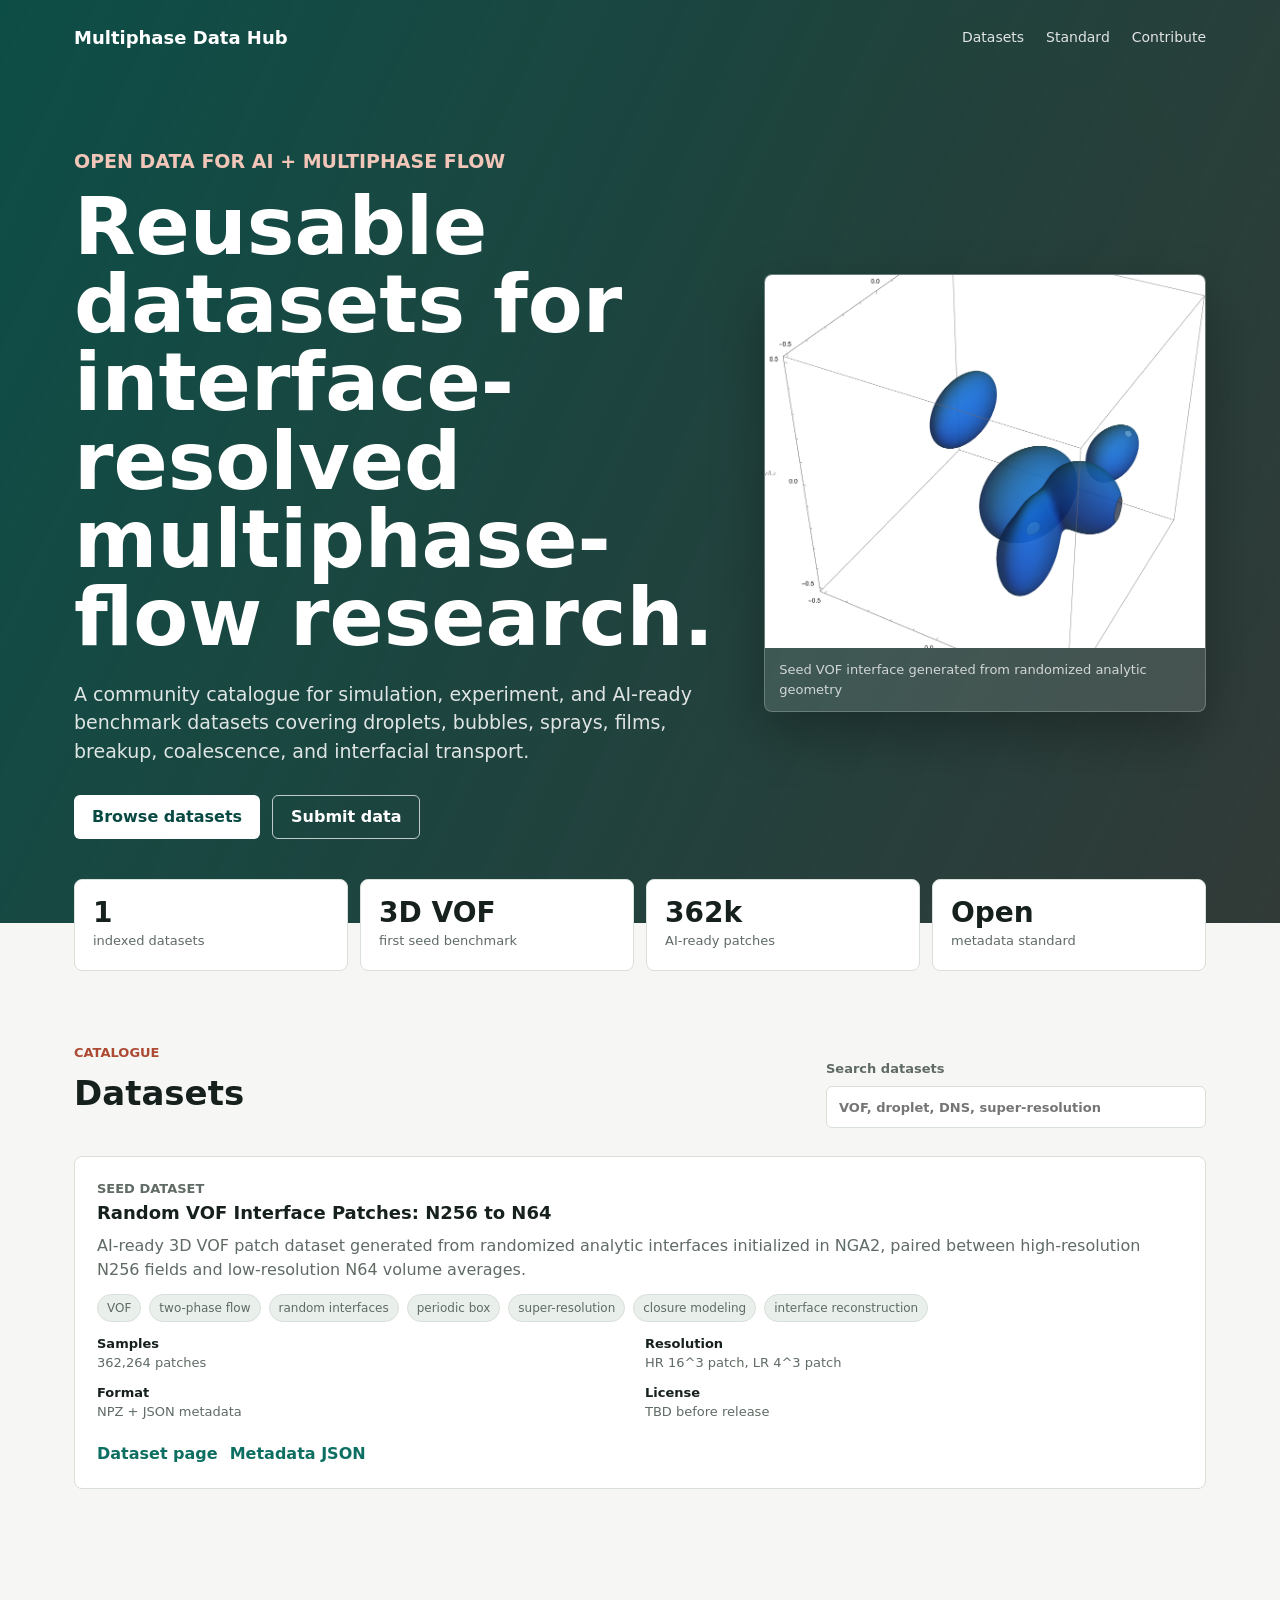
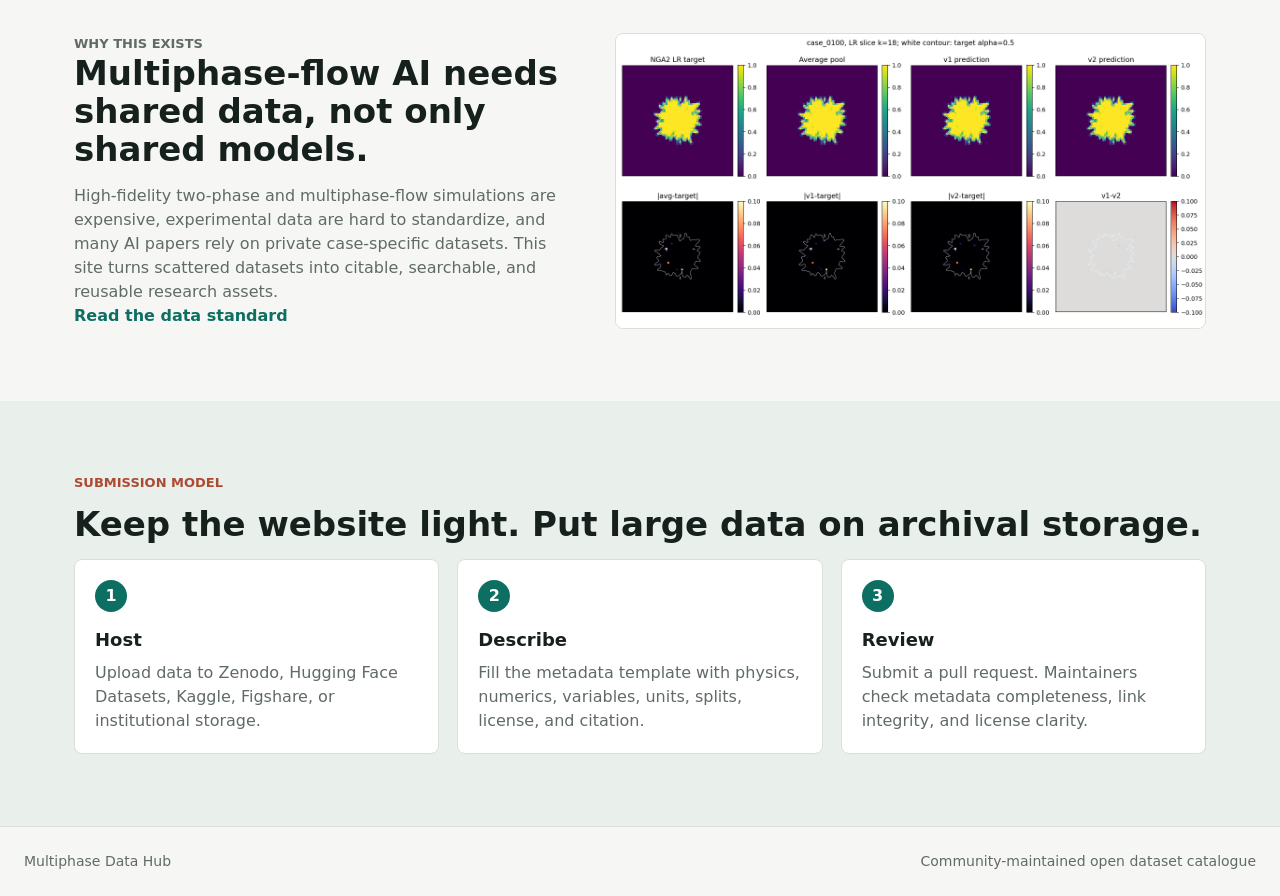
==== website/index.html @ 5bab216d "Initial multiphase data hub website" ====
<!doctype html>
<html lang="en">
  <head>
    <meta charset="utf-8" />
    <meta name="viewport" content="width=device-width, initial-scale=1" />
    <meta
      name="description"
      content="Open catalogue for multiphase-flow datasets for AI, CFD, and experimental research."
    />
    <title>Multiphase Data Hub</title>
    <link rel="stylesheet" href="styles.css" />
  </head>
  <body>
    <header class="site-header">
      <nav class="nav" aria-label="Primary navigation">
        <a class="brand" href="index.html">Multiphase Data Hub</a>
        <div class="nav-links">
          <a href="index.html#datasets">Datasets</a>
          <a href="standard.html">Standard</a>
          <a href="contribute.html">Contribute</a>
        </div>
      </nav>

      <section class="hero">
        <div class="hero-copy">
          <p class="eyebrow">Open data for AI + multiphase flow</p>
          <h1>Reusable datasets for interface-resolved multiphase-flow research.</h1>
          <p>
            A community catalogue for simulation, experiment, and AI-ready
            benchmark datasets covering droplets, bubbles, sprays, films,
            breakup, coalescence, and interfacial transport.
          </p>
          <div class="hero-actions">
            <a class="button primary" href="#datasets">Browse datasets</a>
            <a class="button secondary" href="contribute.html">Submit data</a>
          </div>
        </div>

        <figure class="hero-visual">
          <img src="assets/interface_preview.png" alt="Random multiphase interface preview" />
          <figcaption>Seed VOF interface generated from randomized analytic geometry</figcaption>
        </figure>
      </section>
    </header>

    <main>
      <section class="metrics-strip" aria-label="Project summary">
        <div>
          <strong id="dataset-count">1</strong>
          <span>indexed datasets</span>
        </div>
        <div>
          <strong>3D VOF</strong>
          <span>first seed benchmark</span>
        </div>
        <div>
          <strong>362k</strong>
          <span>AI-ready patches</span>
        </div>
        <div>
          <strong>Open</strong>
          <span>metadata standard</span>
        </div>
      </section>

      <section id="datasets" class="section">
        <div class="section-heading">
          <div>
            <p class="eyebrow">Catalogue</p>
            <h2>Datasets</h2>
          </div>
          <label class="search">
            <span>Search datasets</span>
            <input
              id="dataset-search"
              type="search"
              placeholder="VOF, droplet, DNS, super-resolution"
            />
          </label>
        </div>
        <div class="dataset-grid" id="dataset-grid"></div>
      </section>

      <section class="section split">
        <div>
          <p class="eyebrow">Why this exists</p>
          <h2>Multiphase-flow AI needs shared data, not only shared models.</h2>
          <p>
            High-fidelity two-phase and multiphase-flow simulations are expensive,
            experimental data are hard to standardize, and many AI papers rely on
            private case-specific datasets. This site turns scattered datasets into
            citable, searchable, and reusable research assets.
          </p>
          <a class="text-link" href="standard.html">Read the data standard</a>
        </div>
        <img
          class="wide-figure"
          src="assets/slice_compare_case_0100.png"
          alt="Slice comparison for a VOF super-resolution seed dataset"
        />
      </section>

      <section class="section band">
        <p class="eyebrow">Submission model</p>
        <h2>Keep the website light. Put large data on archival storage.</h2>
        <div class="workflow">
          <article>
            <span>1</span>
            <h3>Host</h3>
            <p>Upload data to Zenodo, Hugging Face Datasets, Kaggle, Figshare, or institutional storage.</p>
          </article>
          <article>
            <span>2</span>
            <h3>Describe</h3>
            <p>Fill the metadata template with physics, numerics, variables, units, splits, license, and citation.</p>
          </article>
          <article>
            <span>3</span>
            <h3>Review</h3>
            <p>Submit a pull request. Maintainers check metadata completeness, link integrity, and license clarity.</p>
          </article>
        </div>
      </section>
    </main>

    <footer class="footer">
      <span>Multiphase Data Hub</span>
      <span>Community-maintained open dataset catalogue</span>
    </footer>

    <script src="datasets.js"></script>
  </body>
</html>
---- website/styles.css ----
:root {
  color-scheme: light;
  --bg: #f6f7f4;
  --ink: #16201d;
  --muted: #5f6b64;
  --line: #d9dfd9;
  --panel: #ffffff;
  --soft: #e9efeb;
  --accent: #0d6f62;
  --accent-dark: #084a43;
  --rust: #ad4a34;
  --amber: #d4a236;
}

* {
  box-sizing: border-box;
}

html {
  scroll-behavior: smooth;
}

body {
  margin: 0;
  font-family: Inter, ui-sans-serif, system-ui, -apple-system, BlinkMacSystemFont, "Segoe UI", sans-serif;
  color: var(--ink);
  background: var(--bg);
  line-height: 1.5;
}

img {
  max-width: 100%;
  display: block;
}

a {
  color: inherit;
}

.site-header {
  min-height: 88vh;
  background:
    linear-gradient(115deg, rgba(8, 74, 67, 0.98), rgba(22, 32, 29, 0.88)),
    radial-gradient(circle at 75% 20%, rgba(212, 162, 54, 0.18), transparent 34%);
  color: #fff;
}

.nav {
  max-width: 1180px;
  margin: 0 auto;
  padding: 24px;
  display: flex;
  align-items: center;
  justify-content: space-between;
  gap: 24px;
}

.brand {
  text-decoration: none;
  font-weight: 780;
  font-size: 18px;
}

.nav-links {
  display: flex;
  gap: 22px;
  color: rgba(255, 255, 255, 0.86);
  font-size: 14px;
}

.nav-links a {
  text-decoration: none;
}

.hero {
  max-width: 1180px;
  margin: 0 auto;
  padding: 72px 24px 84px;
  display: grid;
  grid-template-columns: minmax(0, 1.05fr) minmax(300px, 0.72fr);
  gap: 46px;
  align-items: center;
}

.hero-copy {
  max-width: 820px;
}

.eyebrow {
  margin: 0 0 12px;
  color: var(--rust);
  font-size: 13px;
  font-weight: 780;
  text-transform: uppercase;
  letter-spacing: 0;
}

.site-header .eyebrow {
  color: #f1c5b8;
}

h1,
h2,
h3,
p {
  margin-top: 0;
}

h1 {
  margin-bottom: 22px;
  font-size: clamp(42px, 7vw, 80px);
  line-height: 0.98;
  letter-spacing: 0;
  max-width: 890px;
}

h2 {
  font-size: 34px;
  line-height: 1.12;
  margin-bottom: 16px;
}

h3 {
  font-size: 18px;
  margin-bottom: 8px;
}

.hero p {
  max-width: 700px;
  font-size: 19px;
  color: rgba(255, 255, 255, 0.86);
}

.hero-actions {
  display: flex;
  gap: 12px;
  flex-wrap: wrap;
  margin-top: 30px;
}

.button {
  display: inline-flex;
  align-items: center;
  justify-content: center;
  min-height: 44px;
  padding: 0 18px;
  border-radius: 6px;
  text-decoration: none;
  font-weight: 730;
}

.button.primary {
  background: #fff;
  color: var(--accent-dark);
}

.button.secondary {
  border: 1px solid rgba(255, 255, 255, 0.72);
  color: #fff;
}

.hero-visual {
  margin: 0;
  border-radius: 8px;
  overflow: hidden;
  background: rgba(255, 255, 255, 0.12);
  border: 1px solid rgba(255, 255, 255, 0.22);
  box-shadow: 0 22px 54px rgba(0, 0, 0, 0.28);
}

.hero-visual img {
  width: 100%;
  aspect-ratio: 1.18;
  object-fit: cover;
  background: #0d1715;
}

.hero-visual figcaption {
  padding: 12px 14px;
  color: rgba(255, 255, 255, 0.76);
  font-size: 13px;
}

.metrics-strip {
  max-width: 1180px;
  margin: -44px auto 0;
  padding: 0 24px;
  display: grid;
  grid-template-columns: repeat(4, minmax(0, 1fr));
  gap: 12px;
  position: relative;
  z-index: 2;
}

.metrics-strip div {
  background: var(--panel);
  border: 1px solid var(--line);
  border-radius: 8px;
  padding: 18px;
}

.metrics-strip strong {
  display: block;
  font-size: 28px;
  line-height: 1.05;
}

.metrics-strip span {
  color: var(--muted);
  font-size: 13px;
}

.section {
  max-width: 1180px;
  margin: 0 auto;
  padding: 72px 24px;
}

.section-heading {
  display: flex;
  justify-content: space-between;
  gap: 24px;
  align-items: end;
  margin-bottom: 28px;
}

.search {
  display: grid;
  gap: 8px;
  width: min(380px, 100%);
  color: var(--muted);
  font-size: 13px;
  font-weight: 720;
}

.search input {
  width: 100%;
  min-height: 42px;
  border: 1px solid var(--line);
  border-radius: 6px;
  padding: 0 12px;
  font: inherit;
  background: #fff;
}

.dataset-grid {
  display: grid;
  grid-template-columns: repeat(auto-fit, minmax(300px, 1fr));
  gap: 18px;
}

.dataset-card {
  background: var(--panel);
  border: 1px solid var(--line);
  border-radius: 8px;
  padding: 22px;
  display: grid;
  gap: 12px;
}

.dataset-card p,
.split p,
.workflow p,
.standard-list p,
.detail-card p {
  color: var(--muted);
  margin-bottom: 0;
}

.tags {
  display: flex;
  gap: 8px;
  flex-wrap: wrap;
}

.tag {
  border: 1px solid var(--line);
  border-radius: 999px;
  padding: 4px 9px;
  font-size: 12px;
  color: var(--muted);
  background: var(--soft);
}

.meta {
  display: grid;
  grid-template-columns: repeat(2, minmax(0, 1fr));
  gap: 10px;
  font-size: 13px;
}

.meta strong {
  display: block;
  color: var(--ink);
}

.meta span {
  color: var(--muted);
}

.card-actions {
  display: flex;
  gap: 12px;
  margin-top: 8px;
}

.text-link,
.card-actions a {
  color: var(--accent);
  font-weight: 750;
  text-decoration: none;
}

.split {
  display: grid;
  grid-template-columns: minmax(0, 0.85fr) minmax(320px, 1fr);
  gap: 38px;
  align-items: center;
}

.wide-figure {
  width: 100%;
  border-radius: 8px;
  border: 1px solid var(--line);
  background: #fff;
}

.band {
  max-width: none;
  background: #e9efeb;
  padding-left: max(24px, calc((100vw - 1180px) / 2 + 24px));
  padding-right: max(24px, calc((100vw - 1180px) / 2 + 24px));
}

.workflow,
.standard-list,
.detail-grid {
  display: grid;
  grid-template-columns: repeat(auto-fit, minmax(240px, 1fr));
  gap: 18px;
}

.workflow article,
.standard-list article,
.detail-card {
  background: var(--panel);
  border: 1px solid var(--line);
  border-radius: 8px;
  padding: 20px;
}

.workflow span {
  display: inline-flex;
  width: 32px;
  height: 32px;
  border-radius: 50%;
  align-items: center;
  justify-content: center;
  background: var(--accent);
  color: #fff;
  font-weight: 780;
  margin-bottom: 14px;
}

.page-header {
  background: var(--accent-dark);
  color: #fff;
}

.page-title {
  max-width: 1180px;
  margin: 0 auto;
  padding: 54px 24px 62px;
}

.page-title p {
  max-width: 760px;
  color: rgba(255, 255, 255, 0.82);
  font-size: 18px;
}

.detail-hero {
  display: grid;
  grid-template-columns: minmax(0, 0.78fr) minmax(320px, 1fr);
  gap: 28px;
  align-items: start;
}

.detail-hero img {
  border-radius: 8px;
  border: 1px solid var(--line);
  background: #fff;
}

.code-block {
  overflow-x: auto;
  background: #111916;
  color: #ecf3ef;
  border-radius: 8px;
  padding: 16px;
  font-size: 13px;
}

.checklist {
  display: grid;
  gap: 12px;
  color: var(--muted);
  padding-left: 20px;
}

.footer {
  border-top: 1px solid var(--line);
  padding: 24px;
  display: flex;
  justify-content: space-between;
  gap: 16px;
  color: var(--muted);
  font-size: 14px;
}

@media (max-width: 820px) {
  .nav,
  .section-heading,
  .footer {
    align-items: flex-start;
    flex-direction: column;
  }

  .hero,
  .split,
  .detail-hero {
    grid-template-columns: 1fr;
  }

  .metrics-strip {
    grid-template-columns: repeat(2, minmax(0, 1fr));
    margin-top: 0;
    padding-top: 18px;
  }
}

@media (max-width: 520px) {
  .metrics-strip,
  .meta {
    grid-template-columns: 1fr;
  }

  h1 {
    font-size: 40px;
  }
}
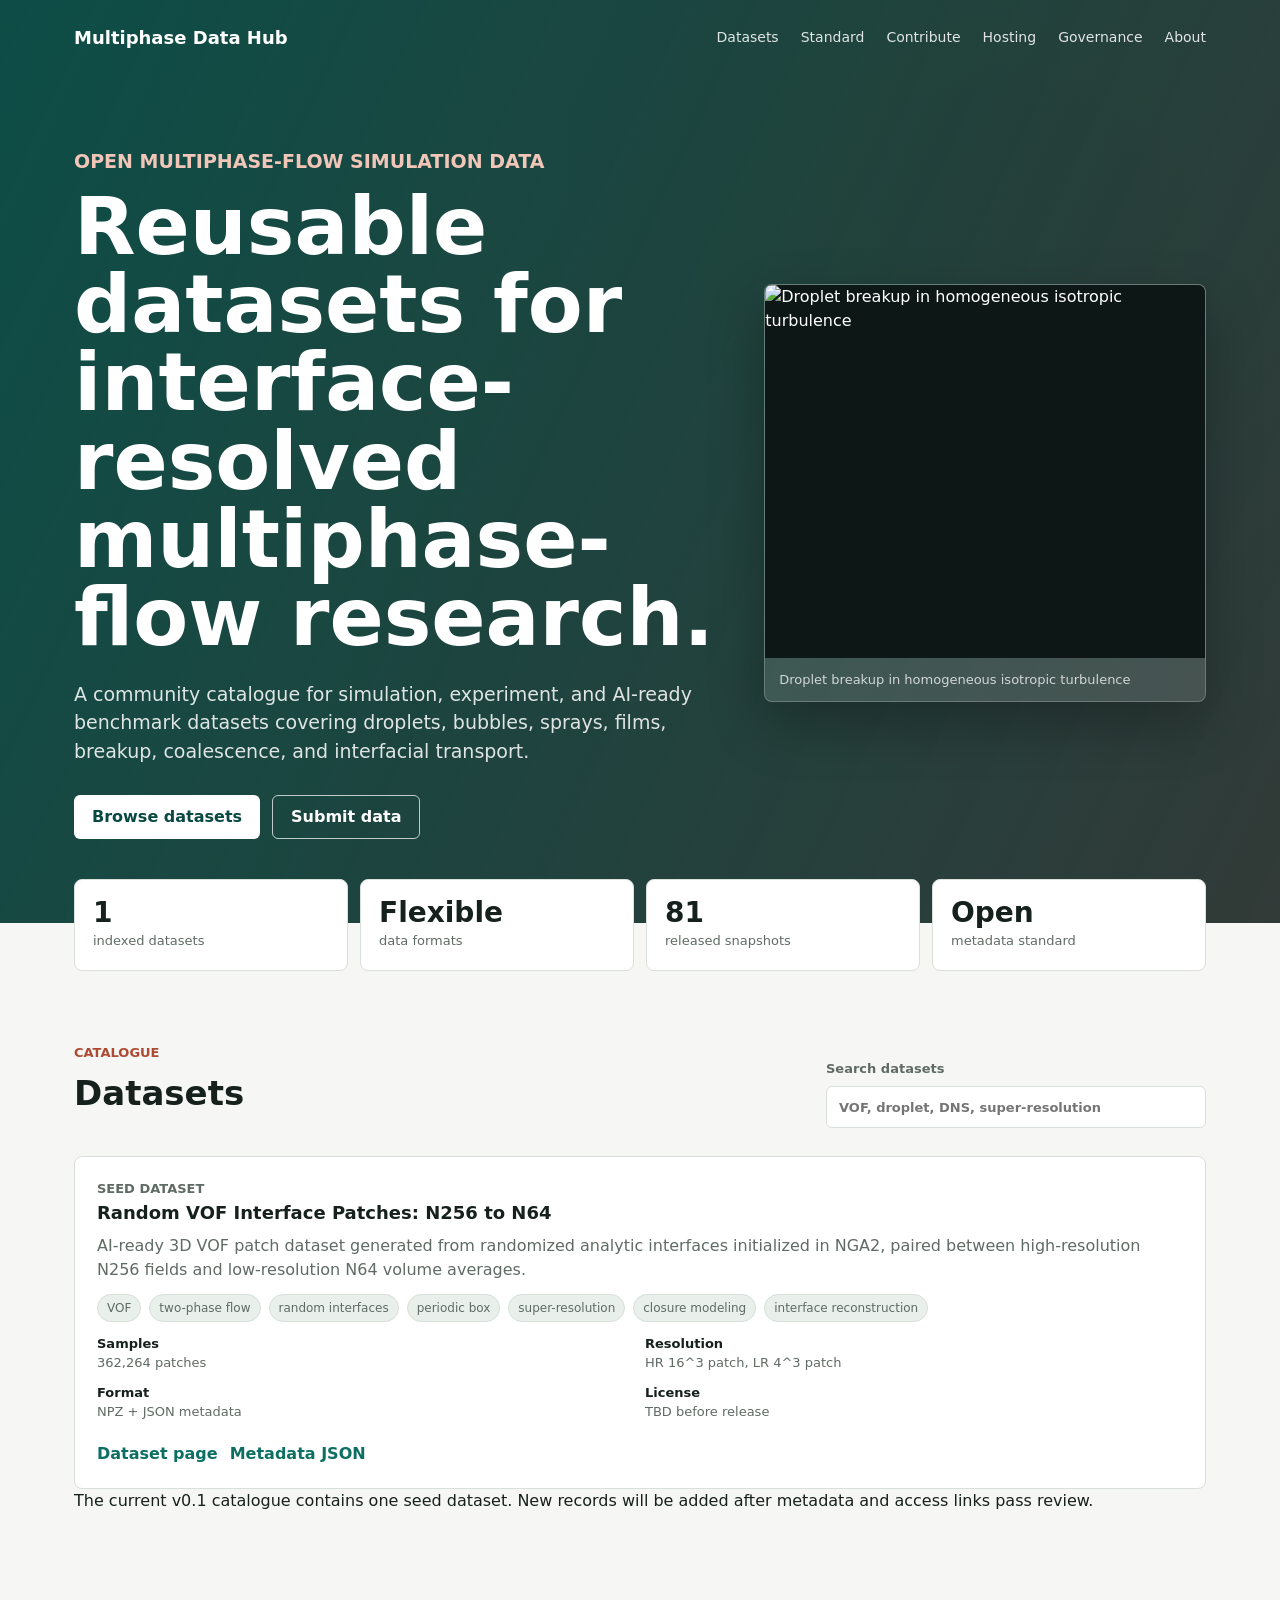
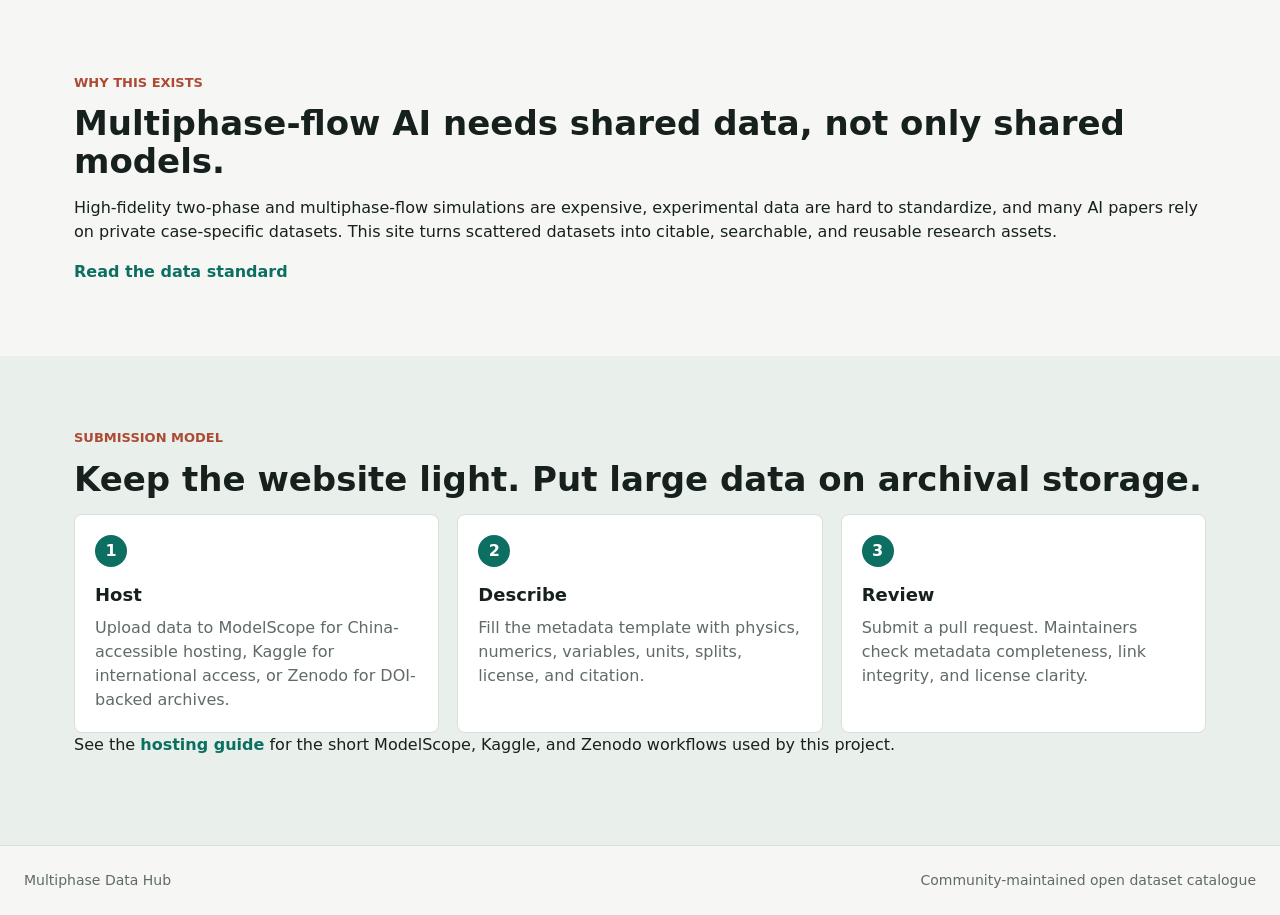
==== commit 6aa39e1f: "Refine homepage metrics and remove unrelated figure" ====
--- a/website/index.html
+++ b/website/index.html
@@ -15,15 +15,18 @@
       <nav class="nav" aria-label="Primary navigation">
         <a class="brand" href="index.html">Multiphase Data Hub</a>
         <div class="nav-links">
-          <a href="index.html#datasets">Datasets</a>
+          <a href="datasets.html">Datasets</a>
           <a href="standard.html">Standard</a>
           <a href="contribute.html">Contribute</a>
+          <a href="hosting.html">Hosting</a>
+          <a href="governance.html">Governance</a>
+          <a href="about.html">About</a>
         </div>
       </nav>
 
       <section class="hero">
         <div class="hero-copy">
-          <p class="eyebrow">Open data for AI + multiphase flow</p>
+          <p class="eyebrow">Open multiphase-flow simulation data</p>
           <h1>Reusable datasets for interface-resolved multiphase-flow research.</h1>
           <p>
             A community catalogue for simulation, experiment, and AI-ready
@@ -31,14 +34,14 @@
             breakup, coalescence, and interfacial transport.
           </p>
           <div class="hero-actions">
-            <a class="button primary" href="#datasets">Browse datasets</a>
+            <a class="button primary" href="datasets.html">Browse datasets</a>
             <a class="button secondary" href="contribute.html">Submit data</a>
           </div>
         </div>
 
         <figure class="hero-visual">
-          <img src="assets/interface_preview.png" alt="Random multiphase interface preview" />
-          <figcaption>Seed VOF interface generated from randomized analytic geometry</figcaption>
+          <img src="assets/hit_droplet_breakup_3d.png" alt="Droplet breakup in homogeneous isotropic turbulence" />
+          <figcaption>Droplet breakup in homogeneous isotropic turbulence</figcaption>
         </figure>
       </section>
     </header>
@@ -50,12 +53,12 @@
           <span>indexed datasets</span>
         </div>
         <div>
-          <strong>3D VOF</strong>
-          <span>first seed benchmark</span>
+          <strong>Flexible</strong>
+          <span>data formats</span>
         </div>
         <div>
-          <strong>362k</strong>
-          <span>AI-ready patches</span>
+          <strong>81</strong>
+          <span>released snapshots</span>
         </div>
         <div>
           <strong>Open</strong>
@@ -79,25 +82,22 @@
           </label>
         </div>
         <div class="dataset-grid" id="dataset-grid"></div>
+        <p class="section-note">
+          The current v0.1 catalogue contains one seed dataset. New records will
+          be added after metadata and access links pass review.
+        </p>
       </section>
 
-      <section class="section split">
-        <div>
-          <p class="eyebrow">Why this exists</p>
-          <h2>Multiphase-flow AI needs shared data, not only shared models.</h2>
-          <p>
-            High-fidelity two-phase and multiphase-flow simulations are expensive,
-            experimental data are hard to standardize, and many AI papers rely on
-            private case-specific datasets. This site turns scattered datasets into
-            citable, searchable, and reusable research assets.
-          </p>
-          <a class="text-link" href="standard.html">Read the data standard</a>
-        </div>
-        <img
-          class="wide-figure"
-          src="assets/slice_compare_case_0100.png"
-          alt="Slice comparison for a VOF super-resolution seed dataset"
-        />
+      <section class="section">
+        <p class="eyebrow">Why this exists</p>
+        <h2>Multiphase-flow AI needs shared data, not only shared models.</h2>
+        <p class="section-copy">
+          High-fidelity two-phase and multiphase-flow simulations are expensive,
+          experimental data are hard to standardize, and many AI papers rely on
+          private case-specific datasets. This site turns scattered datasets into
+          citable, searchable, and reusable research assets.
+        </p>
+        <a class="text-link" href="standard.html">Read the data standard</a>
       </section>
 
       <section class="section band">
@@ -107,7 +107,7 @@
           <article>
             <span>1</span>
             <h3>Host</h3>
-            <p>Upload data to Zenodo, Hugging Face Datasets, Kaggle, Figshare, or institutional storage.</p>
+            <p>Upload data to ModelScope for China-accessible hosting, Kaggle for international access, or Zenodo for DOI-backed archives.</p>
           </article>
           <article>
             <span>2</span>
@@ -120,6 +120,10 @@
             <p>Submit a pull request. Maintainers check metadata completeness, link integrity, and license clarity.</p>
           </article>
         </div>
+        <p class="section-note">
+          See the <a class="text-link" href="hosting.html">hosting guide</a> for the short ModelScope, Kaggle, and Zenodo
+          workflows used by this project.
+        </p>
       </section>
     </main>
 
